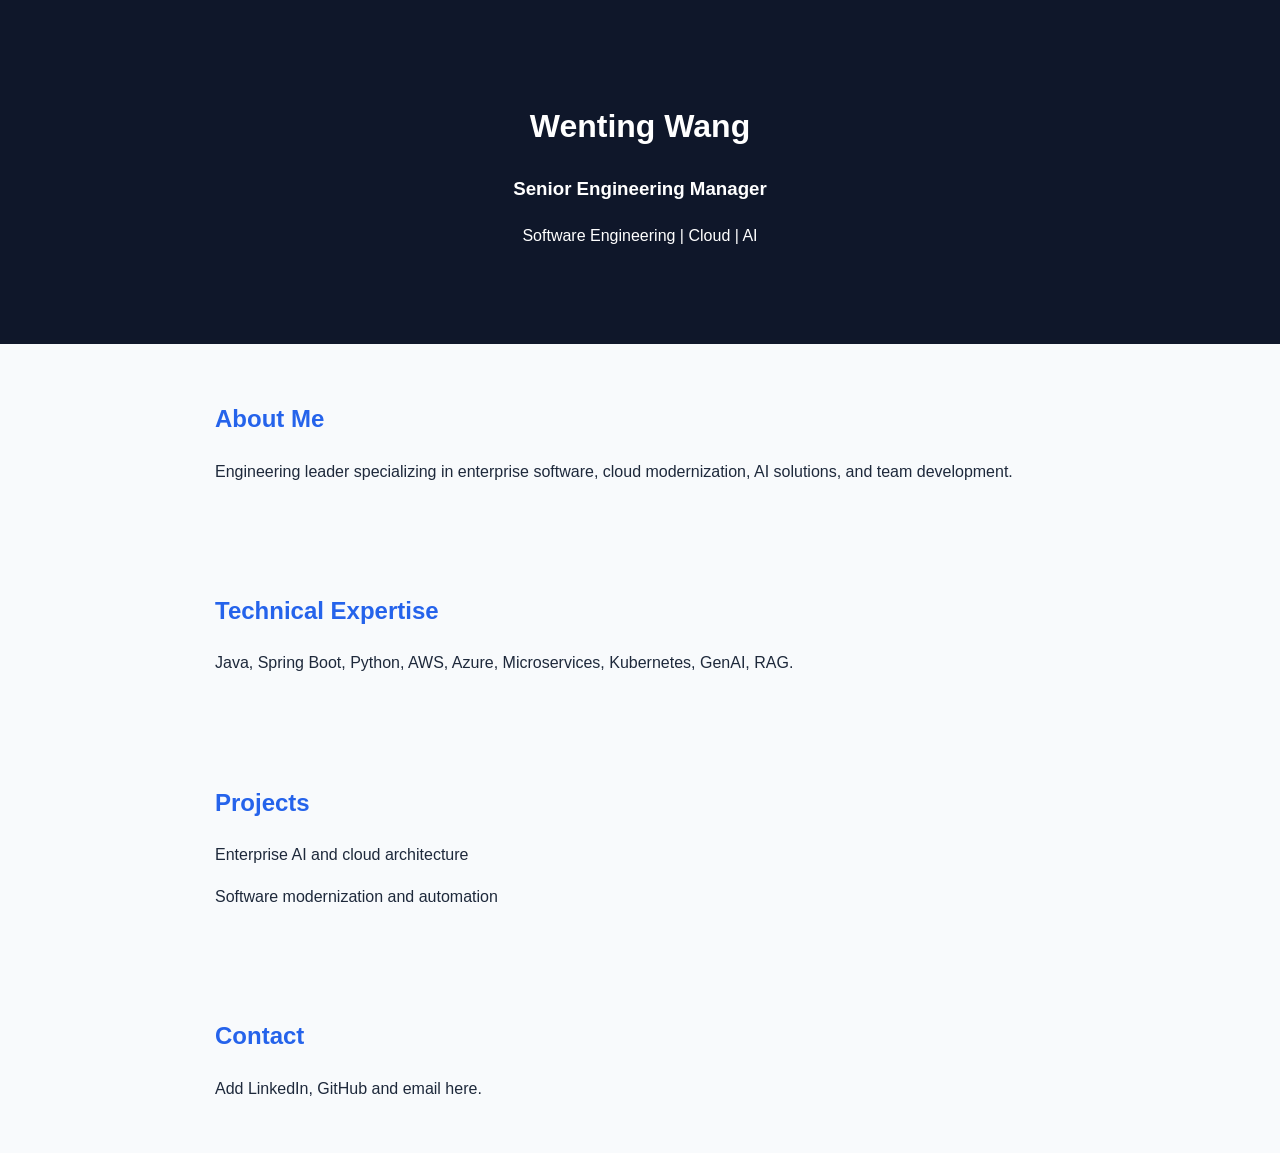
==== index.html @ fbe28f36 "Create index.html" ====
<!DOCTYPE html>
<html lang="en">
<head>
  <meta charset="UTF-8">
  <meta name="viewport"
        content="width=device-width, initial-scale=1">
  <title>Wenting Wang | Engineering Leader</title>
  <style>
    body {
      font-family: Arial, sans-serif;
      margin: 0;
      background: #f8fafc;
      color: #1e293b;
      line-height: 1.6;
    }
    header {
      background: #0f172a;
      color: white;
      padding: 80px 20px;
      text-align: center;
    }
    section {
      max-width: 850px;
      margin: auto;
      padding: 36px 20px;
    }
    h2 { color: #2563eb; }
    a { color: #2563eb; }
  </style>
</head>
<body>
  <header>
    <h1>Wenting Wang</h1>
    <h3>Senior Engineering Manager</h3>
    <p>Software Engineering | Cloud | AI</p>
  </header>

  <section>
    <h2>About Me</h2>
    <p>
      Engineering leader specializing in
      enterprise software, cloud modernization,
      AI solutions, and team development.
    </p>
  </section>

  <section>
    <h2>Technical Expertise</h2>
    <p>
      Java, Spring Boot, Python, AWS, Azure,
      Microservices, Kubernetes, GenAI, RAG.
    </p>
  </section>

  <section>
    <h2>Projects</h2>
    <p>Enterprise AI and cloud architecture</p>
    <p>Software modernization and automation</p>
  </section>

  <section>
    <h2>Contact</h2>
    <p>Add LinkedIn, GitHub and email here.</p>
  </section>
</body>
</html>
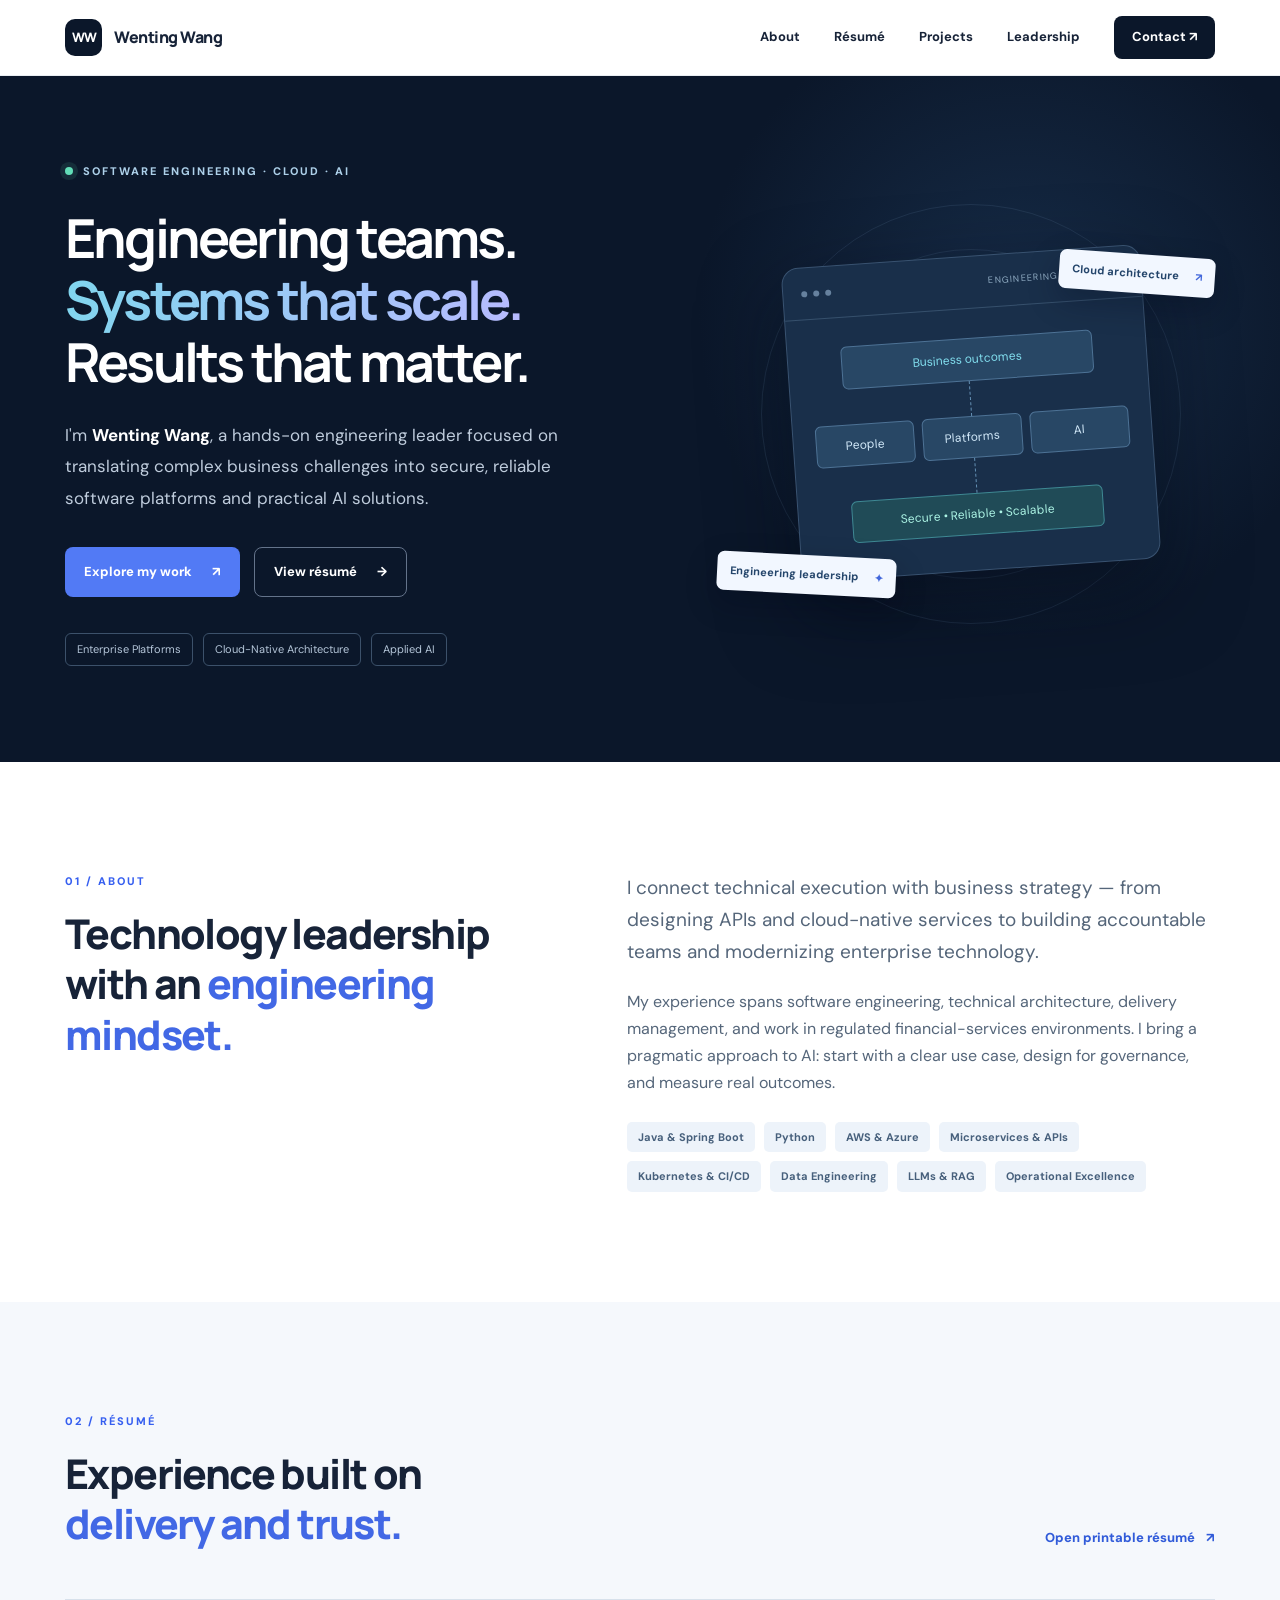
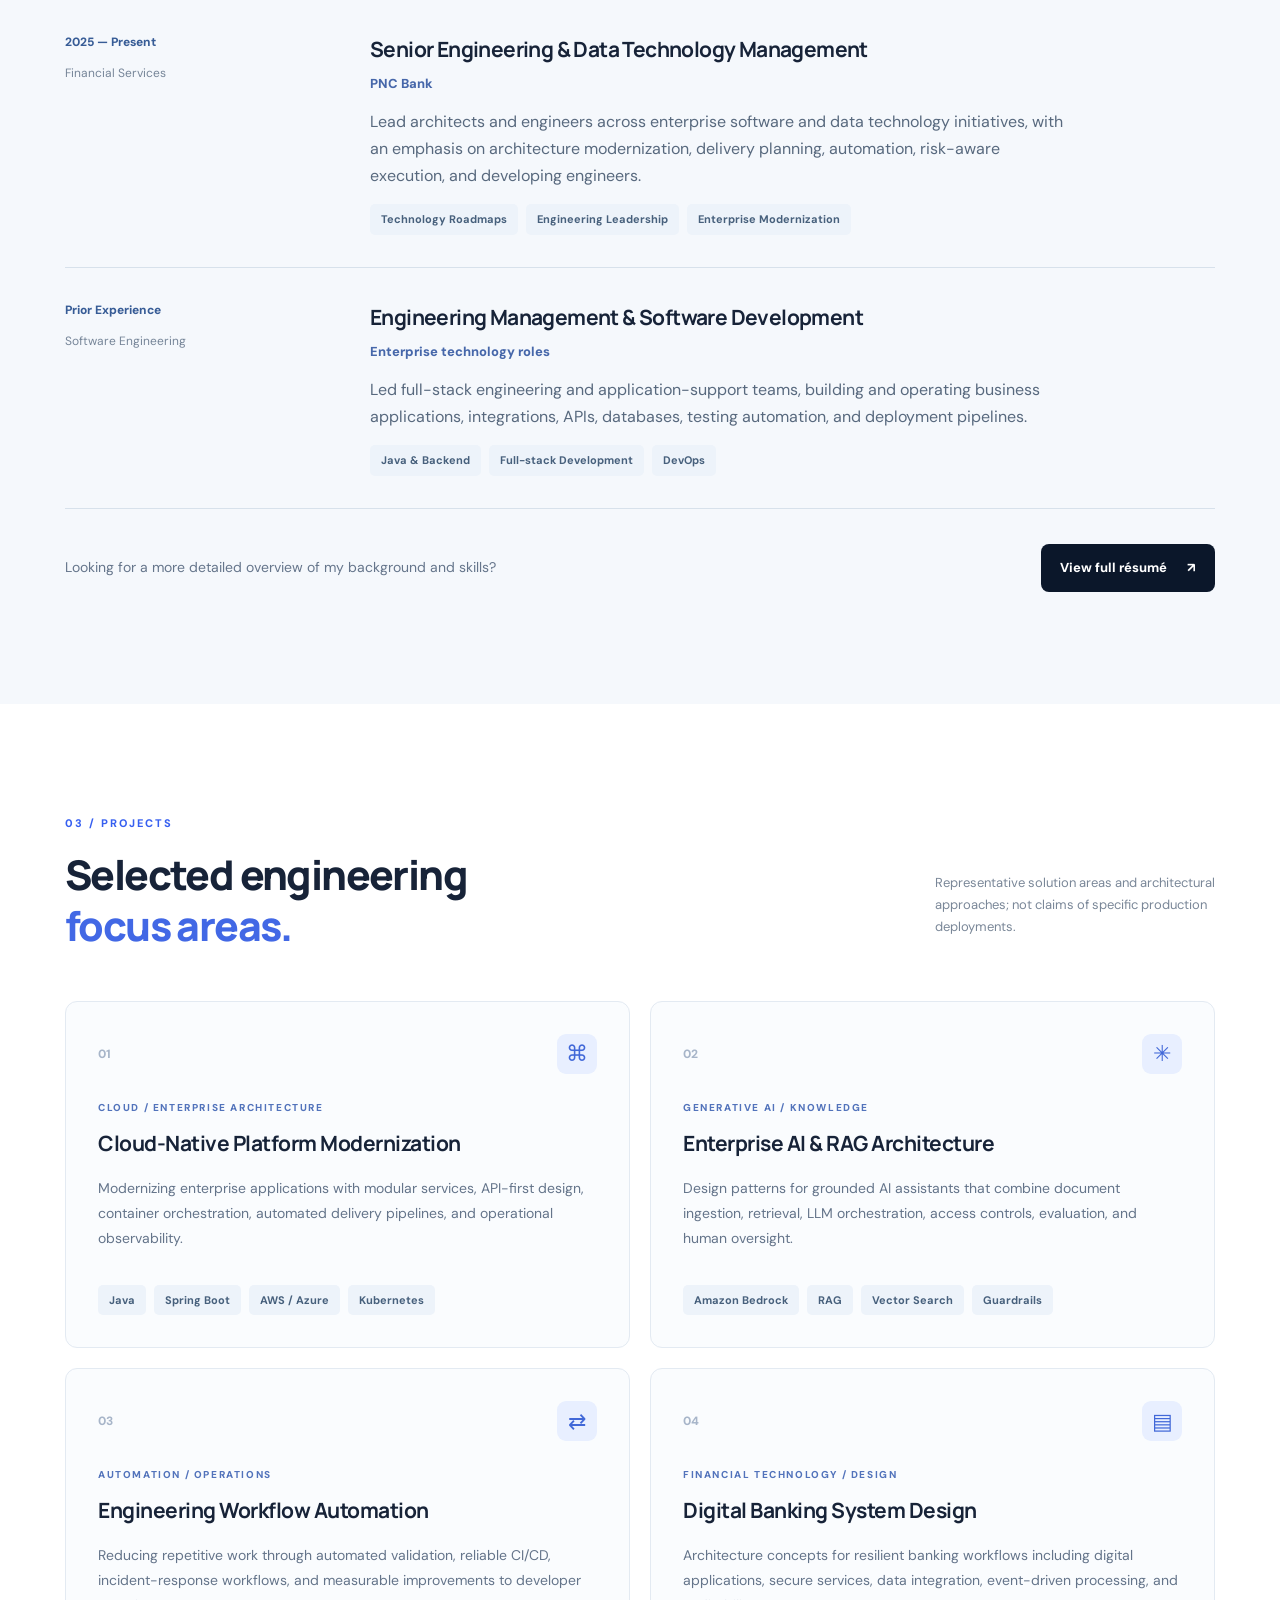
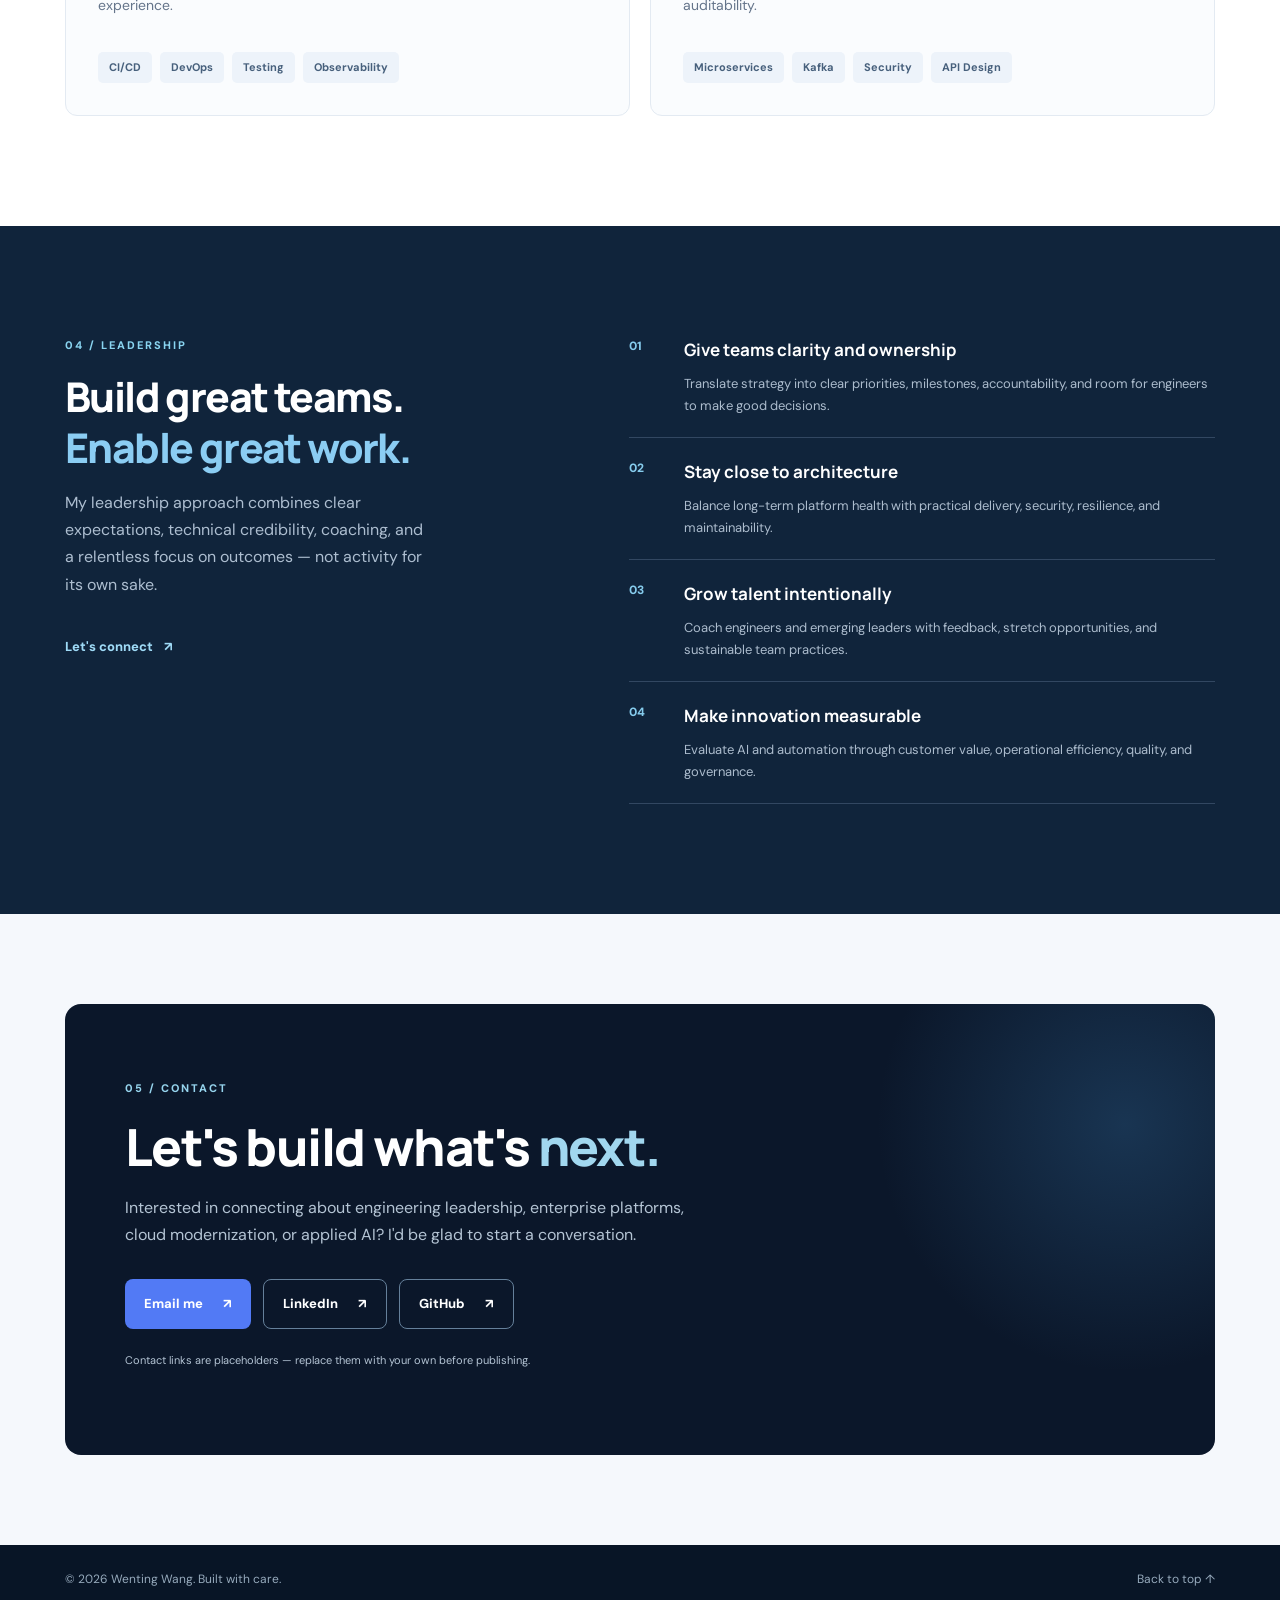
==== commit a335580e: "Initial Commit" ====
--- a/index.html
+++ b/index.html
@@ -1,67 +1,72 @@
-
-<!DOCTYPE html>
+<!doctype html>
 <html lang="en">
 <head>
-  <meta charset="UTF-8">
-  <meta name="viewport"
-        content="width=device-width, initial-scale=1">
+  <meta charset="utf-8">
+  <meta name="viewport" content="width=device-width, initial-scale=1">
+  <meta name="theme-color" content="#0b172a">
+  <meta name="description" content="Wenting Wang — engineering leader building reliable enterprise platforms, cloud-native systems, and practical AI solutions.">
+  <meta property="og:title" content="Wenting Wang | Engineering Leader">
+  <meta property="og:description" content="Software engineering leadership, enterprise modernization, cloud architecture, and AI delivery.">
+  <meta property="og:type" content="website">
   <title>Wenting Wang | Engineering Leader</title>
-  <style>
-    body {
-      font-family: Arial, sans-serif;
-      margin: 0;
-      background: #f8fafc;
-      color: #1e293b;
-      line-height: 1.6;
-    }
-    header {
-      background: #0f172a;
-      color: white;
-      padding: 80px 20px;
-      text-align: center;
-    }
-    section {
-      max-width: 850px;
-      margin: auto;
-      padding: 36px 20px;
-    }
-    h2 { color: #2563eb; }
-    a { color: #2563eb; }
-  </style>
+  <link rel="icon" type="image/svg+xml" href="assets/favicon.svg">
+  <link rel="stylesheet" href="assets/styles.css">
+  <script src="assets/main.js" defer></script>
 </head>
 <body>
-  <header>
-    <h1>Wenting Wang</h1>
-    <h3>Senior Engineering Manager</h3>
-    <p>Software Engineering | Cloud | AI</p>
+  <a class="skip-link" href="#main">Skip to content</a>
+  <header class="site-header">
+    <div class="container nav-wrap">
+      <a class="brand" href="#home" aria-label="Wenting Wang — Home"><span class="brand-mark">WW</span><span>Wenting Wang</span></a>
+      <button class="menu-toggle" type="button" aria-expanded="false" aria-controls="site-nav" aria-label="Open navigation"><span></span><span></span><span></span></button>
+      <nav id="site-nav" class="site-nav" aria-label="Main navigation">
+        <a href="#about">About</a><a href="#resume">Résumé</a><a href="#projects">Projects</a><a href="#leadership">Leadership</a><a href="#contact" class="nav-contact">Contact <span aria-hidden="true">↗</span></a>
+      </nav>
+    </div>
   </header>
-
-  <section>
-    <h2>About Me</h2>
-    <p>
-      Engineering leader specializing in
-      enterprise software, cloud modernization,
-      AI solutions, and team development.
-    </p>
-  </section>
-
-  <section>
-    <h2>Technical Expertise</h2>
-    <p>
-      Java, Spring Boot, Python, AWS, Azure,
-      Microservices, Kubernetes, GenAI, RAG.
-    </p>
-  </section>
-
-  <section>
-    <h2>Projects</h2>
-    <p>Enterprise AI and cloud architecture</p>
-    <p>Software modernization and automation</p>
-  </section>
-
-  <section>
-    <h2>Contact</h2>
-    <p>Add LinkedIn, GitHub and email here.</p>
-  </section>
+  <main id="main">
+    <section class="hero" id="home" aria-labelledby="hero-title">
+      <div class="hero-glow" aria-hidden="true"></div>
+      <div class="container hero-grid">
+        <div class="hero-copy">
+          <div class="eyebrow"><span class="status-dot"></span> SOFTWARE ENGINEERING · CLOUD · AI</div>
+          <h1 id="hero-title">Engineering teams.<br><span class="gradient-text">Systems that scale.</span><br>Results that matter.</h1>
+          <p class="hero-intro">I'm <strong>Wenting Wang</strong>, a hands-on engineering leader focused on translating complex business challenges into secure, reliable software platforms and practical AI solutions.</p>
+          <div class="hero-actions"><a class="button button-primary" href="#projects">Explore my work <span aria-hidden="true">↗</span></a><a class="button button-secondary" href="resume.html">View résumé <span aria-hidden="true">→</span></a></div>
+          <div class="hero-tags" aria-label="Areas of expertise"><span>Enterprise Platforms</span><span>Cloud-Native Architecture</span><span>Applied AI</span></div>
+        </div>
+        <div class="hero-visual" aria-hidden="true">
+          <div class="orbit orbit-one"></div><div class="orbit orbit-two"></div>
+          <div class="visual-card card-main"><div class="visual-card-header"><span class="mini-dot"></span><span class="mini-dot"></span><span class="mini-dot"></span><span class="visual-card-label">ENGINEERING / STRATEGY</span></div><div class="diagram-lines"><div class="diagram-node node-top">Business outcomes</div><div class="diagram-connector"></div><div class="diagram-node-row"><div class="diagram-node">People</div><div class="diagram-node">Platforms</div><div class="diagram-node">AI</div></div><div class="diagram-connector"></div><div class="diagram-node node-bottom">Secure • Reliable • Scalable</div></div></div>
+          <div class="float-label label-one">Cloud architecture <span>↗</span></div><div class="float-label label-two">Engineering leadership <span>✦</span></div>
+        </div>
+      </div>
+    </section>
+    <section id="about" class="section about-section">
+      <div class="container section-grid"><div><p class="section-kicker">01 / ABOUT</p><h2>Technology leadership with an <em>engineering mindset.</em></h2></div><div><p class="lead">I connect technical execution with business strategy — from designing APIs and cloud-native services to building accountable teams and modernizing enterprise technology.</p><p>My experience spans software engineering, technical architecture, delivery management, and work in regulated financial-services environments. I bring a pragmatic approach to AI: start with a clear use case, design for governance, and measure real outcomes.</p><div class="expertise"><span>Java & Spring Boot</span><span>Python</span><span>AWS & Azure</span><span>Microservices & APIs</span><span>Kubernetes & CI/CD</span><span>Data Engineering</span><span>LLMs & RAG</span><span>Operational Excellence</span></div></div></div>
+    </section>
+    <section id="resume" class="section resume-section">
+      <div class="container"><div class="section-head"><div><p class="section-kicker">02 / RÉSUMÉ</p><h2>Experience built on<br><em>delivery and trust.</em></h2></div><a class="text-link" href="resume.html">Open printable résumé <span aria-hidden="true">↗</span></a></div>
+        <div class="timeline">
+          <article class="timeline-item"><div class="timeline-meta"><span class="time-badge">2025 — Present</span><span>Financial Services</span></div><div class="timeline-body"><h3>Senior Engineering & Data Technology Management</h3><p class="organization">PNC Bank</p><p>Lead architects and engineers across enterprise software and data technology initiatives, with an emphasis on architecture modernization, delivery planning, automation, risk-aware execution, and developing engineers.</p><div class="small-tags"><span>Technology Roadmaps</span><span>Engineering Leadership</span><span>Enterprise Modernization</span></div></div></article>
+          <article class="timeline-item"><div class="timeline-meta"><span class="time-badge">Prior Experience</span><span>Software Engineering</span></div><div class="timeline-body"><h3>Engineering Management & Software Development</h3><p class="organization">Enterprise technology roles</p><p>Led full-stack engineering and application-support teams, building and operating business applications, integrations, APIs, databases, testing automation, and deployment pipelines.</p><div class="small-tags"><span>Java & Backend</span><span>Full-stack Development</span><span>DevOps</span></div></div></article>
+        </div>
+        <div class="resume-cta"><p>Looking for a more detailed overview of my background and skills?</p><a class="button button-dark" href="resume.html">View full résumé <span aria-hidden="true">↗</span></a></div>
+      </div>
+    </section>
+    <section id="projects" class="section projects-section">
+      <div class="container"><div class="section-head"><div><p class="section-kicker">03 / PROJECTS</p><h2>Selected engineering<br><em>focus areas.</em></h2></div><p class="section-aside">Representative solution areas and architectural approaches; not claims of specific production deployments.</p></div>
+        <div class="project-grid">
+          <article class="project-card"><div class="project-top"><span class="project-number">01</span><span class="project-icon" aria-hidden="true">⌘</span></div><p class="project-type">CLOUD / ENTERPRISE ARCHITECTURE</p><h3>Cloud-Native Platform Modernization</h3><p>Modernizing enterprise applications with modular services, API-first design, container orchestration, automated delivery pipelines, and operational observability.</p><div class="small-tags"><span>Java</span><span>Spring Boot</span><span>AWS / Azure</span><span>Kubernetes</span></div></article>
+          <article class="project-card"><div class="project-top"><span class="project-number">02</span><span class="project-icon" aria-hidden="true">✳</span></div><p class="project-type">GENERATIVE AI / KNOWLEDGE</p><h3>Enterprise AI & RAG Architecture</h3><p>Design patterns for grounded AI assistants that combine document ingestion, retrieval, LLM orchestration, access controls, evaluation, and human oversight.</p><div class="small-tags"><span>Amazon Bedrock</span><span>RAG</span><span>Vector Search</span><span>Guardrails</span></div></article>
+          <article class="project-card"><div class="project-top"><span class="project-number">03</span><span class="project-icon" aria-hidden="true">⇄</span></div><p class="project-type">AUTOMATION / OPERATIONS</p><h3>Engineering Workflow Automation</h3><p>Reducing repetitive work through automated validation, reliable CI/CD, incident-response workflows, and measurable improvements to developer experience.</p><div class="small-tags"><span>CI/CD</span><span>DevOps</span><span>Testing</span><span>Observability</span></div></article>
+          <article class="project-card"><div class="project-top"><span class="project-number">04</span><span class="project-icon" aria-hidden="true">▤</span></div><p class="project-type">FINANCIAL TECHNOLOGY / DESIGN</p><h3>Digital Banking System Design</h3><p>Architecture concepts for resilient banking workflows including digital applications, secure services, data integration, event-driven processing, and auditability.</p><div class="small-tags"><span>Microservices</span><span>Kafka</span><span>Security</span><span>API Design</span></div></article>
+        </div>
+      </div>
+    </section>
+    <section id="leadership" class="section leadership-section"><div class="container leadership-grid"><div><p class="section-kicker">04 / LEADERSHIP</p><h2>Build great teams.<br><em>Enable great work.</em></h2><p>My leadership approach combines clear expectations, technical credibility, coaching, and a relentless focus on outcomes — not activity for its own sake.</p><a class="text-link" href="#contact">Let's connect <span aria-hidden="true">↗</span></a></div><div class="principle-list"><article><span>01</span><div><h3>Give teams clarity and ownership</h3><p>Translate strategy into clear priorities, milestones, accountability, and room for engineers to make good decisions.</p></div></article><article><span>02</span><div><h3>Stay close to architecture</h3><p>Balance long-term platform health with practical delivery, security, resilience, and maintainability.</p></div></article><article><span>03</span><div><h3>Grow talent intentionally</h3><p>Coach engineers and emerging leaders with feedback, stretch opportunities, and sustainable team practices.</p></div></article><article><span>04</span><div><h3>Make innovation measurable</h3><p>Evaluate AI and automation through customer value, operational efficiency, quality, and governance.</p></div></article></div></div></section>
+    <section id="contact" class="section contact-section"><div class="container"><div class="contact-panel"><p class="section-kicker">05 / CONTACT</p><h2>Let's build what's <em>next.</em></h2><p>Interested in connecting about engineering leadership, enterprise platforms, cloud modernization, or applied AI? I'd be glad to start a conversation.</p><div class="contact-actions"><a class="button button-primary" href="mailto:YOUR_EMAIL@example.com?subject=Hello%20Wenting">Email me <span aria-hidden="true">↗</span></a><a class="button button-outline" href="https://www.linkedin.com/in/YOUR_LINKEDIN/" target="_blank" rel="noopener noreferrer">LinkedIn <span aria-hidden="true">↗</span></a><a class="button button-outline" href="https://github.com/YOUR_GITHUB_USERNAME" target="_blank" rel="noopener noreferrer">GitHub <span aria-hidden="true">↗</span></a></div><p class="contact-note">Contact links are placeholders — replace them with your own before publishing.</p></div></div></section>
+  </main>
+  <footer class="site-footer"><div class="container footer-inner"><span>© <span id="year">2026</span> Wenting Wang. Built with care.</span><a href="#home">Back to top ↑</a></div></footer>
 </body>
 </html>
--- a/assets/styles.css
+++ b/assets/styles.css
@@ -0,0 +1,5 @@
+@import url('https://fonts.googleapis.com/css2?family=DM+Sans:wght@400;500;600;700&family=Manrope:wght@400;500;600;700;800&display=swap');
+:root{--navy:#0b172a;--navy2:#12243d;--blue:#365ff0;--cyan:#76d5e7;--ink:#172338;--muted:#617084;--line:#e0e7ef;--off:#f5f8fc;--white:#fff;--max:1150px}*{box-sizing:border-box}html{scroll-behavior:smooth;scroll-padding-top:85px}body{margin:0;background:var(--white);color:var(--ink);font-family:'DM Sans',Arial,sans-serif;line-height:1.7}a{color:inherit;text-decoration:none}button{font:inherit}a:focus-visible,button:focus-visible{outline:3px solid #83d9ee;outline-offset:4px}.container{width:min(var(--max),calc(100% - 48px));margin:auto}.skip-link{position:absolute;top:-80px;left:15px;background:white;padding:8px;z-index:99}.skip-link:focus{top:10px}.site-header{position:sticky;top:0;z-index:50;background:rgba(255,255,255,.96);backdrop-filter:blur(18px);border-bottom:1px solid #e9edf2}.nav-wrap{min-height:75px;display:flex;align-items:center;justify-content:space-between;gap:20px}.brand{display:flex;align-items:center;gap:12px;font-family:Manrope,sans-serif;font-weight:800;font-size:16px;letter-spacing:-.5px}.brand-mark{display:inline-grid;place-items:center;width:37px;height:37px;border-radius:10px;background:var(--navy);color:#fff;font-size:13px;letter-spacing:-1px}.site-nav{display:flex;align-items:center;gap:34px;font-size:13px;font-weight:700}.site-nav>a:hover,.text-link:hover{color:var(--blue)}.site-nav .nav-contact{background:var(--navy);color:white;padding:10px 18px;border-radius:8px}.site-nav .nav-contact:hover{background:var(--blue);color:white}.menu-toggle{display:none;border:0;background:transparent;padding:10px;cursor:pointer}.menu-toggle span{display:block;background:var(--ink);height:2px;width:24px;margin:5px 0}.hero{position:relative;overflow:hidden;background:var(--navy);color:white}.hero-glow{position:absolute;width:680px;height:680px;background:radial-gradient(circle,#24456b77,transparent 67%);right:-80px;top:-100px;pointer-events:none}.hero-grid{display:grid;grid-template-columns:1.12fr .88fr;align-items:center;min-height:660px;gap:40px;padding-top:86px;padding-bottom:96px;position:relative}.eyebrow,.section-kicker{font-size:11px;font-weight:800;letter-spacing:2px;text-transform:uppercase}.eyebrow{display:flex;align-items:center;gap:10px;color:#add0e9}.status-dot{background:#62deb8;border-radius:50%;height:8px;width:8px;box-shadow:0 0 0 5px #62deb81c}.hero h1,h2,h3{font-family:Manrope,Arial,sans-serif}.hero h1{font-size:clamp(37px,4.2vw,61px);letter-spacing:-2.8px;line-height:1.16;margin:26px 0}.gradient-text{background:linear-gradient(105deg,#80d6ee,#b8baff);-webkit-background-clip:text;background-clip:text;color:transparent}.hero-intro{font-size:17px;max-width:560px;color:#bfccdc;line-height:1.85}.hero-intro strong{color:white}.hero-actions{display:flex;flex-wrap:wrap;gap:14px;margin-top:33px}.button{display:inline-flex;gap:20px;align-items:center;justify-content:center;padding:13px 19px;border-radius:8px;font-weight:800;font-size:13px;transition:transform .2s,background .2s}.button:hover{transform:translateY(-2px)}.button-primary{background:#527af5;color:white}.button-primary:hover{background:#365de1}.button-secondary{border:1px solid #64738a;color:white}.button-secondary:hover{background:#ffffff12}.hero-tags{display:flex;flex-wrap:wrap;gap:10px;margin-top:36px}.hero-tags span{border:1px solid #3c516a;color:#b5c6d9;padding:6px 11px;border-radius:6px;font-size:11px}.hero-visual{height:410px;display:grid;place-items:center;position:relative}.orbit{position:absolute;border:1px solid #49648242;border-radius:50%}.orbit-one{width:420px;height:420px}.orbit-two{width:330px;height:330px}.visual-card{width:360px;background:#192f4a;border:1px solid #57739485;border-radius:17px;box-shadow:0 30px 80px #03091580;transform:rotate(-4deg);overflow:hidden}.visual-card-header{display:flex;align-items:center;gap:6px;border-bottom:1px solid #36506c;padding:18px}.mini-dot{width:6px;height:6px;border-radius:50%;background:#66819e}.visual-card-label{font-size:9px;margin-left:auto;color:#91adc4;letter-spacing:1.3px}.diagram-lines{display:flex;align-items:center;flex-direction:column;padding:29px 22px 35px}.diagram-node{background:#284765;border:1px solid #4d7295;border-radius:6px;color:#d2e9f9;font-size:12px;padding:10px 12px;text-align:center}.node-top,.node-bottom{width:80%}.node-top{color:#82dfef}.node-bottom{background:#204b57;border-color:#3e8893;color:#acf4e5}.diagram-connector{height:35px;border-left:1px dashed #6490b4}.diagram-node-row{display:flex;gap:8px;width:100%;justify-content:center}.diagram-node-row .diagram-node{flex:1}.float-label{position:absolute;font-size:11px;font-weight:700;background:#f2f7ff;color:#24456b;padding:10px 13px;border-radius:7px;box-shadow:0 12px 30px #01091944}.float-label span{color:#4267db;margin-left:13px}.label-one{top:45px;right:0;transform:rotate(4deg)}.label-two{bottom:25px;left:-10px;transform:rotate(3deg)}.section{padding:110px 0}.section-kicker{color:var(--blue);margin:0 0 17px}h2{font-weight:800;font-size:clamp(30px,3.2vw,44px);line-height:1.24;letter-spacing:-1.6px;margin:0}h2 em{font-style:normal;color:#4268e5}.section-grid{display:grid;grid-template-columns:.9fr 1.1fr;gap:80px}.about-section .lead{font-size:19px;line-height:1.7;color:#293e57;margin-top:0}.about-section p:not(.section-kicker){color:#55667a}.expertise{display:flex;flex-wrap:wrap;gap:9px;margin-top:25px}.expertise span,.small-tags span{font-size:11px;background:#edf3fa;color:#47607c;padding:6px 11px;border-radius:5px;font-weight:700}.resume-section{background:var(--off)}.section-head{display:flex;align-items:end;justify-content:space-between;gap:30px;margin-bottom:50px}.text-link{font-size:13px;font-weight:800;color:#315bd9;white-space:nowrap}.text-link span{margin-left:8px}.timeline{border-top:1px solid #d7e1eb}.timeline-item{display:grid;grid-template-columns:260px 1fr;gap:45px;border-bottom:1px solid #d7e1eb;padding:32px 0}.timeline-meta{display:flex;flex-direction:column;align-items:flex-start;gap:10px;color:#768598;font-size:12px}.time-badge{font-weight:800;color:#375c96;font-size:12px}.timeline h3{margin:0;font-size:21px;letter-spacing:-.6px}.organization{font-size:13px;color:#4667aa;font-weight:800;margin:5px 0 13px}.timeline-body>p:not(.organization){color:#58697e;max-width:700px;margin:0 0 15px}.small-tags{display:flex;flex-wrap:wrap;gap:8px}.resume-cta{display:flex;justify-content:space-between;align-items:center;gap:20px;padding-top:33px}.resume-cta p{font-size:14px;color:#65758b}.button-dark{background:var(--navy);color:white}.projects-section{background:#fff}.section-aside{max-width:280px;color:#7a8798;font-size:13px;line-height:1.7}.project-grid{display:grid;grid-template-columns:repeat(2,1fr);gap:20px}.project-card{background:#fafcfe;border:1px solid #e3eaf2;border-radius:12px;padding:32px;transition:transform .2s,box-shadow .2s}.project-card:hover{transform:translateY(-4px);box-shadow:0 15px 35px #1e396214}.project-top{display:flex;align-items:center;justify-content:space-between}.project-number{font-size:12px;font-weight:800;color:#a7b5c9}.project-icon{width:40px;height:40px;display:grid;place-items:center;border-radius:9px;background:#e8efff;color:#4168d8;font-size:22px}.project-type{color:#5273bb;font-size:10px;letter-spacing:1.6px;font-weight:800;margin-top:25px}.project-card h3{font-size:21px;letter-spacing:-.5px;margin:10px 0}.project-card>p:not(.project-type){font-size:14px;color:#64748a;line-height:1.8;min-height:95px}.leadership-section{background:#10243b;color:white}.leadership-grid{display:grid;grid-template-columns:.9fr 1.1fr;gap:85px}.leadership-section .section-kicker{color:#89d4f0}.leadership-section h2 em{color:#8bcdf3}.leadership-grid>div>p:not(.section-kicker){color:#adbed0;max-width:360px}.leadership-section .text-link{display:inline-block;margin-top:22px;color:#9fdbf7}.principle-list article{display:grid;grid-template-columns:35px 1fr;gap:20px;border-bottom:1px solid #324761;padding:20px 0}.principle-list article:first-child{padding-top:0}.principle-list article>span{color:#86cced;font-weight:800;font-size:12px}.principle-list h3{font-size:17px;margin:0 0 8px}.principle-list p{color:#acbccd;font-size:13px;margin:0}.contact-section{background:#f5f8fc;padding:90px 0}.contact-panel{background:var(--navy);color:white;padding:75px 60px;border-radius:16px;position:relative;overflow:hidden}.contact-panel:after{content:'';position:absolute;right:-160px;top:-130px;width:500px;height:500px;background:radial-gradient(circle,#3169995c,transparent 70%);pointer-events:none}.contact-panel>*{position:relative;z-index:1}.contact-panel .section-kicker{color:#96d4ed}.contact-panel h2{font-size:clamp(33px,4vw,52px)}.contact-panel h2 em{color:#a1d7ef}.contact-panel>p:not(.section-kicker){max-width:590px;color:#b4c4d4}.contact-actions{display:flex;flex-wrap:wrap;gap:12px;margin-top:30px}.button-outline{border:1px solid #65809a;color:white}.button-outline:hover{background:#ffffff15}.contact-panel .contact-note{font-size:11px;color:#9cadc0;margin-top:22px}.site-footer{background:#081526;color:#96aabc}.footer-inner{display:flex;justify-content:space-between;gap:20px;padding:24px 0;font-size:12px}.footer-inner a:hover{color:white}
+@media(max-width:900px){.hero-grid{grid-template-columns:1fr;min-height:unset;padding-top:70px}.hero-visual{height:350px}.section-grid,.leadership-grid{gap:40px}.timeline-item{grid-template-columns:190px 1fr}.site-nav{gap:18px}}
+@media(max-width:680px){.container{width:min(var(--max),calc(100% - 36px))}.nav-wrap{min-height:67px}.menu-toggle{display:block}.site-nav{display:none;position:absolute;top:67px;left:0;right:0;background:white;flex-direction:column;align-items:stretch;padding:16px 22px 25px;gap:0;border-bottom:1px solid #e3eaf2;box-shadow:0 15px 25px #0b172a10}.site-nav.open{display:flex}.site-nav a{padding:11px 4px}.site-nav .nav-contact{text-align:center;margin-top:8px}.hero-grid{padding-top:66px;padding-bottom:45px;gap:10px}.hero h1{letter-spacing:-1.7px}.hero-intro{font-size:15px}.hero-visual{height:315px}.visual-card{width:290px}.orbit-one{width:300px;height:300px}.orbit-two{width:245px;height:245px}.float-label{font-size:9px}.label-one{top:0;right:0}.label-two{bottom:0;left:0}.section{padding:70px 0}.section-grid,.leadership-grid,.timeline-item,.project-grid{grid-template-columns:1fr}.section-grid,.leadership-grid{gap:25px}.section-head{display:block;margin-bottom:32px}.section-head .text-link{display:inline-block;margin-top:22px}.section-aside{max-width:none}.timeline-item{gap:12px}.timeline-meta{flex-direction:row}.resume-cta{align-items:flex-start;flex-direction:column}.contact-section{padding:35px 0}.contact-panel{padding:45px 24px}.footer-inner{flex-direction:column;gap:4px}.project-card>p:not(.project-type){min-height:unset}}
+@media(prefers-reduced-motion:reduce){html{scroll-behavior:auto}*,*:before,*:after{transition:none!important}}
